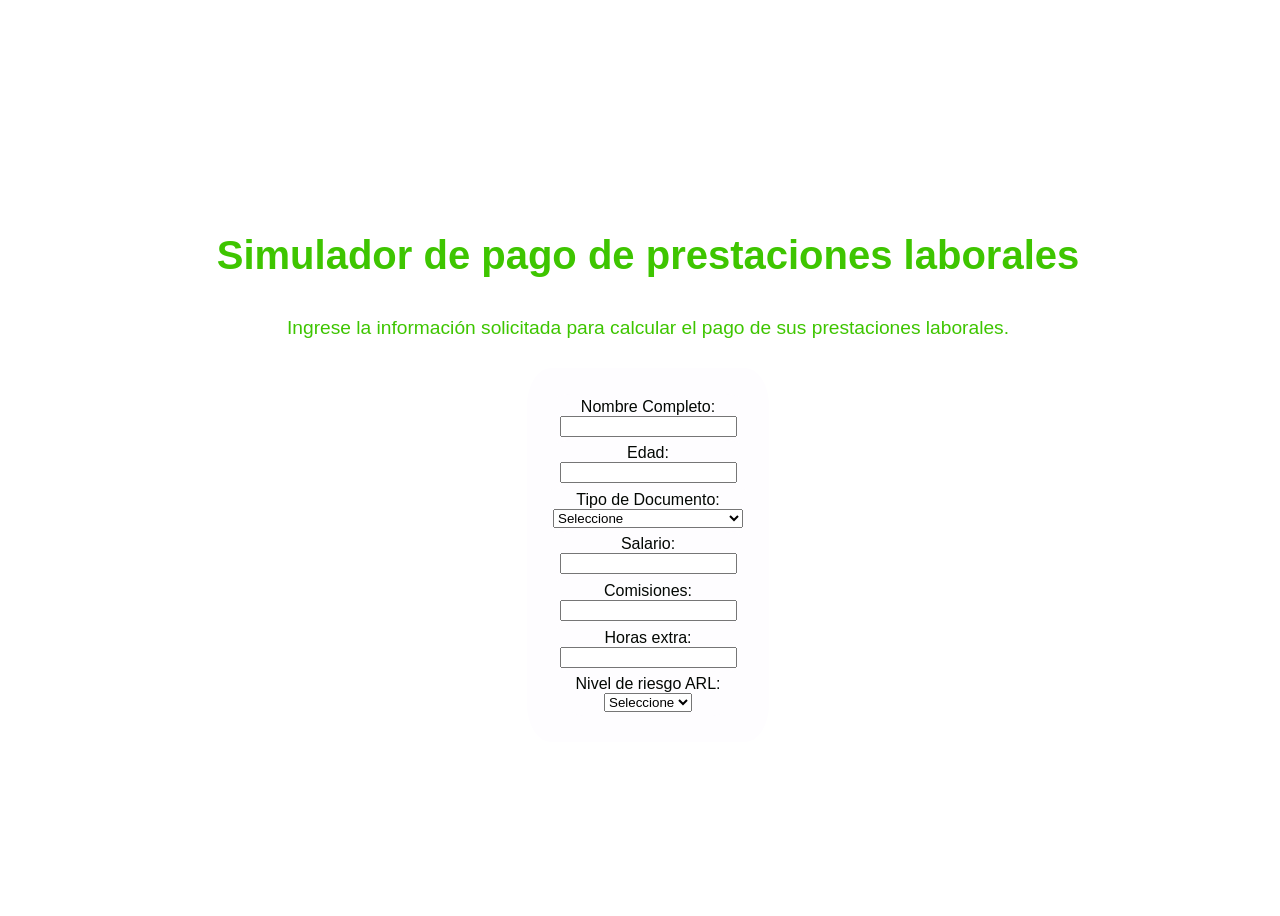
==== index.html @ 984fb98b "enlace de html a js y adición de css>" ====
<!DOCTYPE html> 
<html lang="es"> 
<head> 
<meta charset="UTF-8"> 
<meta name="viewport" content="width=device-width, initial-scale=1.0"> 
<title>Simulador de Pago de Prestaciones Laborales</title> 
<link rel="stylesheet" href="style.css">
</head> 
<body> 
<script src="script.js"></script>
<!--Fomulario-->
<section class="sectionFormulario">
  <h1>Simulador de pago de prestaciones laborales</h1>
  <p>Ingrese la información solicitada para calcular el pago de sus prestaciones laborales.</p>
<form class="formulario">
  <div class="formulario">
    <label for="nombreCompleto">Nombre Completo:</label>
    <input type="text" name="" id="nombreCompleto" required />
  </div>
  <div class="formulario">
    <label for="edad">Edad:</label>
    <input type="number" name="edad" id="edad" required />
  </div>
  <div class="formulario">
  <label for="tipoDeDocumento">Tipo de Documento:</label>

<select name="tipoDeDocumento" id="tipoDeDocumento">
  <option value="default">Seleccione</option>
  <option value="rc">Registro Civil de Nacimiento</option>
  <option value="ti">Tarjeta de Identidad</option>
  <option value="cc">Cédula de Ciudadanía</option>
  <option value="ce">Cédula de Extranjería</option>
  <option value="pp">Pasaporte</option>
</select>
  </div>
  <div class="formulario">
    <label for="salario">Salario: </label>
    <input type="number" name="salario" id="salario" required />
  </div>  
  <div class="formulario">
    <label for="comisiones">Comisiones: </label>
    <input type="number" name="comisiones" id="comisiones"/>
  </div>  
  <div class="formulario">
    <label for="totalDeHorasExtras">Horas extra: </label>
    <input type="number" name="totalDeHorasExtras" id="totalDeHorasExtras"/>
  </div>
  <div class="formulario">
    <label for="clasificacionDeNivelDeRiesgo">Nivel de riesgo ARL: </label>
    <select name="clasificacionDeNivelDeRiesgo" id="clasificacionDeNivelDeRiesgo" required>
        <option value="">Seleccione</option>
        <option value="1">Nivel 1</option>
        <option value="2">Nivel 2</option>
        <option value="3">Nivel 3</option>
        <option value="4">Nivel 4</option>
        <option value="5">Nivel 5</option>
    </select>
  </div>
</form>
</section>
</body> 
</html>
---- style.css ----
.sectionFormulario {
    display: flex;
    flex-direction: column;
    align-items: center;
    margin-top: 2%; 
}

form {    display: flex;
    flex-direction: column;
    align-items: center;
    gap: 1%;
    background-color: #fefdff;
    padding: 20px;
    border-radius: 10px;
}
.formulario {
    display: flex;
    flex-direction: column;
    align-items: center;
    gap: 1%;
    background-color: #fefdff;
    padding: 2%;
    border-radius: 10%;
}
body {
    display: grid;
    grid-template-columns: 2fr;
    align-items: center;
    font-family: Arial, sans-serif;
    height: 100vh;
    width: 100vw;
    background-color: linear-gradient(to bottom, #d4f7d4, #194d19);
    color: #030703;
}
h1 {
    color: #3ec500;
    font-size: 2.5em;
    margin-bottom: 0.5em;
}
p {
    color: #3ec500;
    font-size: 1.2em;
    margin-bottom: 1.5em;
}
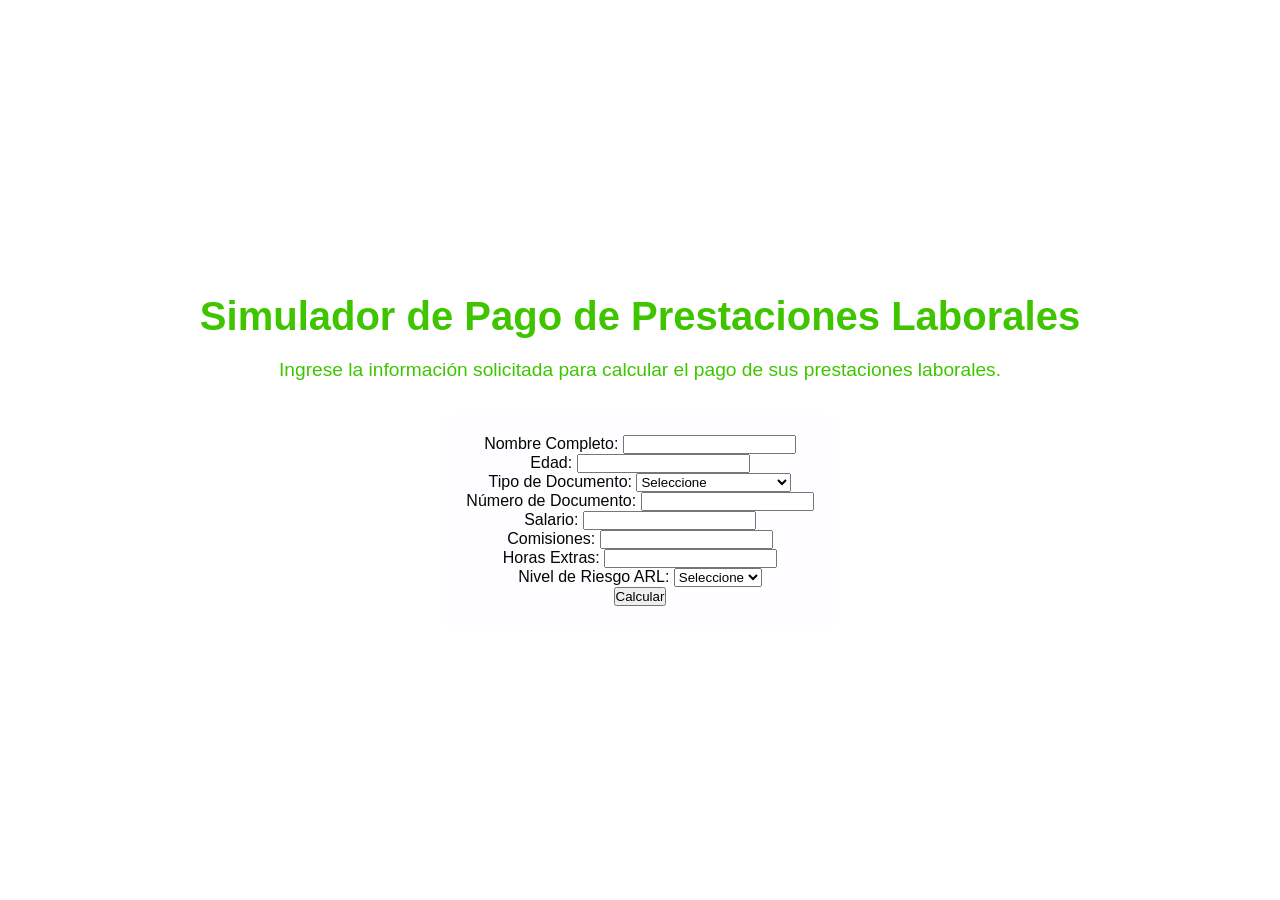
==== commit e9287ccc: "corrección de html" ====
--- a/index.html
+++ b/index.html
@@ -1,63 +1,96 @@
-<!DOCTYPE html> 
-<html lang="es"> 
-<head> 
-<meta charset="UTF-8"> 
-<meta name="viewport" content="width=device-width, initial-scale=1.0"> 
-<title>Simulador de Pago de Prestaciones Laborales</title> 
-<link rel="stylesheet" href="style.css">
-</head> 
-<body> 
+<!--Emily Vanesa Chisaba Rivera CC1019035292 -->
+
+<!DOCTYPE html>
+<html lang="es">
+<head>
+    <meta charset="UTF-8">
+    <meta name="viewport" content="width=device-width, initial-scale=1.0">
+    <title>Simulador de Pago de Prestaciones Laborales</title>
+    <link rel="stylesheet" href="style.css">
+</head>
+<body>
+
+<section class="sectionFormulario">
+
+    <h1>Simulador de Pago de Prestaciones Laborales</h1>
+
+    <p>
+        Ingrese la información solicitada para calcular el pago de sus
+        prestaciones laborales.
+    </p>
+
+    <form class="formulario">
+
+        <div class="campo">
+            <label for="nombreCompleto">Nombre Completo:</label>
+            <input type="text" id="nombreCompleto" required>
+        </div>
+
+        <div class="campo">
+            <label for="edad">Edad:</label>
+            <input type="number" id="edad" required>
+        </div>
+
+        <div class="campo">
+            <label for="tipoDeDocumento">Tipo de Documento:</label>
+
+            <select id="tipoDeDocumento">
+                <option value="">Seleccione</option>
+                <option value="rc">Registro Civil</option>
+                <option value="ti">Tarjeta de Identidad</option>
+                <option value="cc">Cédula de Ciudadanía</option>
+                <option value="ce">Cédula de Extranjería</option>
+                <option value="pp">Pasaporte</option>
+            </select>
+        </div>
+
+        <div class="campo">
+            <label for="numeroDeDocumento">Número de Documento:</label>
+            <input type="number" id="numeroDeDocumento" required>
+        </div>
+
+        <div class="campo">
+            <label for="salario">Salario:</label>
+            <input type="number" id="salario" required>
+        </div>
+
+        <div class="campo">
+            <label for="comisiones">Comisiones:</label>
+            <input type="number" id="comisiones">
+        </div>
+
+        <div class="campo">
+            <label for="totalDeHorasExtras">Horas Extras:</label>
+            <input type="number" id="totalDeHorasExtras">
+        </div>
+
+        <div class="campo">
+            <label for="clasificacionDeNivelDeRiesgo">
+                Nivel de Riesgo ARL:
+            </label>
+
+            <select id="clasificacionDeNivelDeRiesgo">
+                <option value="">Seleccione</option>
+                <option value="1">Nivel 1</option>
+                <option value="2">Nivel 2</option>
+                <option value="3">Nivel 3</option>
+                <option value="4">Nivel 4</option>
+                <option value="5">Nivel 5</option>
+            </select>
+        </div>
+
+        <button type="button" onclick="calcular()">
+            Calcular
+        </button>
+
+    </form>
+
+    <div id="resultado"></div>
+
+</section>
+
 <script src="script.js"></script>
-<!--Fomulario-->
-<section class="sectionFormulario">
-  <h1>Simulador de pago de prestaciones laborales</h1>
-  <p>Ingrese la información solicitada para calcular el pago de sus prestaciones laborales.</p>
-<form class="formulario">
-  <div class="formulario">
-    <label for="nombreCompleto">Nombre Completo:</label>
-    <input type="text" name="" id="nombreCompleto" required />
-  </div>
-  <div class="formulario">
-    <label for="edad">Edad:</label>
-    <input type="number" name="edad" id="edad" required />
-  </div>
-  <div class="formulario">
-  <label for="tipoDeDocumento">Tipo de Documento:</label>
 
-<select name="tipoDeDocumento" id="tipoDeDocumento">
-  <option value="default">Seleccione</option>
-  <option value="rc">Registro Civil de Nacimiento</option>
-  <option value="ti">Tarjeta de Identidad</option>
-  <option value="cc">Cédula de Ciudadanía</option>
-  <option value="ce">Cédula de Extranjería</option>
-  <option value="pp">Pasaporte</option>
-</select>
-  </div>
-  <div class="formulario">
-    <label for="salario">Salario: </label>
-    <input type="number" name="salario" id="salario" required />
-  </div>  
-  <div class="formulario">
-    <label for="comisiones">Comisiones: </label>
-    <input type="number" name="comisiones" id="comisiones"/>
-  </div>  
-  <div class="formulario">
-    <label for="totalDeHorasExtras">Horas extra: </label>
-    <input type="number" name="totalDeHorasExtras" id="totalDeHorasExtras"/>
-  </div>
-  <div class="formulario">
-    <label for="clasificacionDeNivelDeRiesgo">Nivel de riesgo ARL: </label>
-    <select name="clasificacionDeNivelDeRiesgo" id="clasificacionDeNivelDeRiesgo" required>
-        <option value="">Seleccione</option>
-        <option value="1">Nivel 1</option>
-        <option value="2">Nivel 2</option>
-        <option value="3">Nivel 3</option>
-        <option value="4">Nivel 4</option>
-        <option value="5">Nivel 5</option>
-    </select>
-  </div>
-</form>
-</section>
-</body> 
+</body>
 </html>
 
--- a/style.css
+++ b/style.css
@@ -1,3 +1,20 @@
+/*Emily Vanesa Chisaba Rivera CC1019035292*/
+
+/*colores*/
+
+* {
+    box-sizing: border-box;
+    margin: 0;
+    padding: 0;
+}
+
+:root {
+    --color-fondo: linear-gradient(to bottom, #d4f7d4, #194d19);
+    --color-texto: #030703;
+    --color-titulo: #3ec500;
+    --color-formulario: #fefdff;
+}
+
 .sectionFormulario {
     display: flex;
     flex-direction: column;
@@ -9,7 +26,7 @@
     flex-direction: column;
     align-items: center;
     gap: 1%;
-    background-color: #fefdff;
+    background-color: var(--color-formulario);
     padding: 20px;
     border-radius: 10px;
 }
@@ -18,7 +35,7 @@
     flex-direction: column;
     align-items: center;
     gap: 1%;
-    background-color: #fefdff;
+    background-color: var(--color-formulario);
     padding: 2%;
     border-radius: 10%;
 }
@@ -29,16 +46,16 @@
     font-family: Arial, sans-serif;
     height: 100vh;
     width: 100vw;
-    background-color: linear-gradient(to bottom, #d4f7d4, #194d19);
-    color: #030703;
+    background-color: var(--color-fondo);
+    color: var(--color-texto);
 }
 h1 {
-    color: #3ec500;
+    color: var(--color-titulo);
     font-size: 2.5em;
     margin-bottom: 0.5em;
 }
 p {
-    color: #3ec500;
+    color: var(--color-titulo);
     font-size: 1.2em;
     margin-bottom: 1.5em;
 }
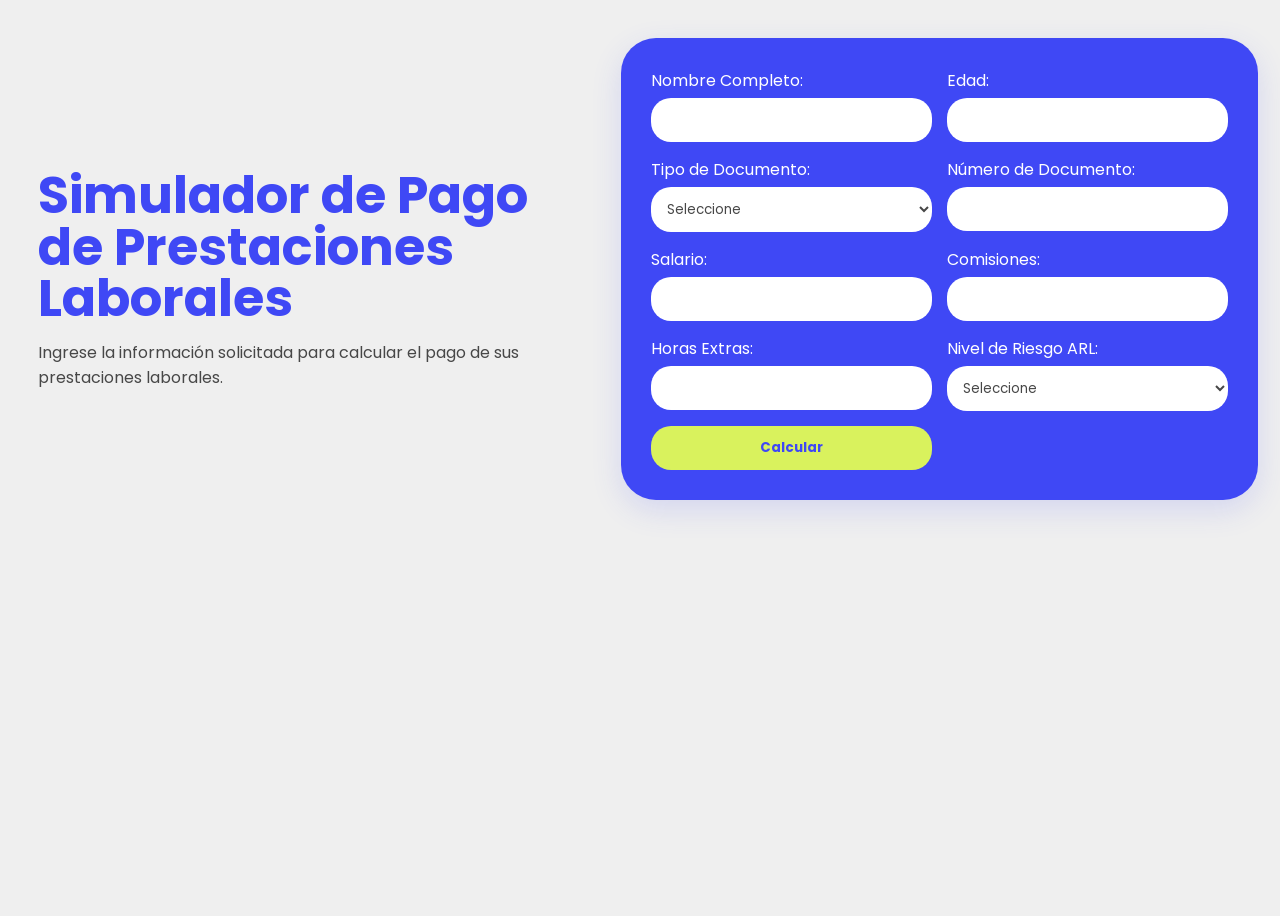
==== commit b490f0da: "correcciones pequeñas de css y adicion de responsive" ====
--- a/index.html
+++ b/index.html
@@ -11,14 +11,15 @@
 <body>
 
 <section class="sectionFormulario">
-
+<div class="introduccion">
     <h1>Simulador de Pago de Prestaciones Laborales</h1>
 
     <p>
         Ingrese la información solicitada para calcular el pago de sus
         prestaciones laborales.
     </p>
-
+</div>
+<div>
     <form class="formulario">
 
         <div class="campo">
@@ -84,6 +85,7 @@
         </button>
 
     </form>
+</div>
 
     <div id="resultado"></div>
 
--- a/style.css
+++ b/style.css
@@ -1,61 +1,121 @@
 /*Emily Vanesa Chisaba Rivera CC1019035292*/
 
-/*colores*/
+@import url('https://fonts.googleapis.com/css2?family=Poppins:wght@300;400;500;600;700&display=swap');
 
-* {
-    box-sizing: border-box;
-    margin: 0;
-    padding: 0;
+*{
+    box-sizing:border-box;
+    font-family: 'Poppins', sans-serif;
 }
 
-:root {
-    --color-fondo: linear-gradient(to bottom, #d4f7d4, #194d19);
-    --color-texto: #030703;
-    --color-titulo: #3ec500;
-    --color-formulario: #fefdff;
+
+
+:root{
+    --color-fondo:#efefef;
+    --color-formulario:#3f48f5;
+    --color-acento:#d9f25d;
+    --color-texto:#ffffff;
+    --color-texto-oscuro:#3f48f5;
+    --color-texto-claro:#474747;
+    --color-acento-naranja:rgb(207, 131, 32);
 }
 
-.sectionFormulario {
+html,
+body{
+    overflow: hidden;
+}
+
+body{
+    font-family: 'Poppins', sans-serif;
+    height: 100vh;
+    width: 100vw;
+    background: var(--color-fondo);
+    color: var(--color-texto);
+}
+
+.sectionFormulario{
+    display: grid;
+    grid-template-columns: 2fr 1fr;
+    gap: 20px;
+    align-items: center;
+    padding: 30px;
+}
+
+h1{
+    color: var(--color-texto-oscuro);
+    font-size:3.2rem;
+    font-weight:700;
+    line-height:1;
+    margin-bottom:15px;
+}
+
+p{
+    color: var(--color-texto-claro);
+    margin-bottom:20px;
+}
+
+.formulario{
+    display: grid;
+    grid-template-columns: 1fr 1fr;
+    gap: 15px;
+    background: var(--color-formulario);
+    padding: 30px;
+    border-radius: 35px;
+    box-shadow: 0 10px 30px rgba(63,72,245,.15);
+}
+
+.campo{
     display: flex;
     flex-direction: column;
-    align-items: center;
-    margin-top: 2%; 
+    gap: 5px;
 }
 
-form {    display: flex;
-    flex-direction: column;
-    align-items: center;
-    gap: 1%;
-    background-color: var(--color-formulario);
-    padding: 20px;
-    border-radius: 10px;
+input, select{
+    background:white;
+    border:none;
+    border-radius:20px;
+    padding:12px;
+    color:var(--color-texto-claro);
+    outline:none;
 }
-.formulario {
-    display: flex;
-    flex-direction: column;
-    align-items: center;
-    gap: 1%;
-    background-color: var(--color-formulario);
-    padding: 2%;
-    border-radius: 10%;
+
+input:focus,
+select:focus{
+    box-shadow:0 0 0 3px var(--color-acento-naranja);
 }
-body {
-    display: grid;
-    grid-template-columns: 2fr;
-    align-items: center;
-    font-family: Arial, sans-serif;
-    height: 100vh;
-    width: 100vw;
-    background-color: var(--color-fondo);
-    color: var(--color-texto);
+
+button{
+    background:var(--color-acento);
+    color:var(--color-texto-oscuro);
+    border:none;
+    border-radius:20px;
+    padding:12px;
+    font-weight:700;
+    cursor:pointer;
+    transition:.3s;
 }
-h1 {
-    color: var(--color-titulo);
-    font-size: 2.5em;
-    margin-bottom: 0.5em;
+
+button:hover{
+    transform:translateY(-3px);
 }
-p {
-    color: var(--color-titulo);
-    font-size: 1.2em;
-    margin-bottom: 1.5em;
+
+#resultado{
+    margin-top: 20px;
+    font-weight: bold;
+}
+
+/*responsive------------------------------------------------------------*/
+
+@media(max-width:768px){
+
+    .sectionFormulario{
+        grid-template-columns:1fr;
+    }
+
+    .formulario{
+        grid-template-columns:1fr;
+    }
+
+    h1{
+        font-size:2.3rem;
+    }
 }
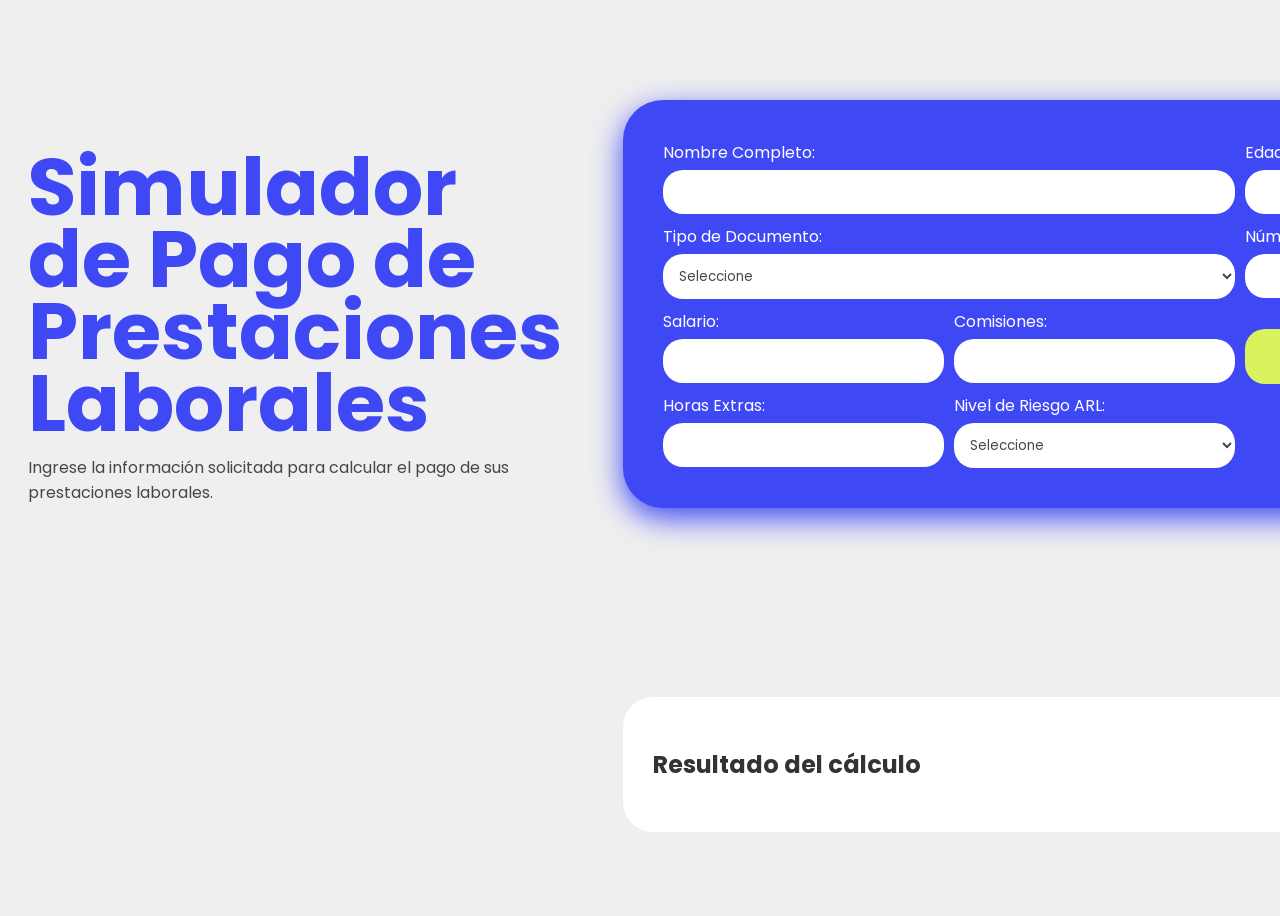
==== commit 67930e02: "funciones pension, cambios en css, html y asi" ====
--- a/index.html
+++ b/index.html
@@ -31,12 +31,11 @@
             <label for="edad">Edad:</label>
             <input type="number" id="edad" required>
         </div>
-
         <div class="campo">
             <label for="tipoDeDocumento">Tipo de Documento:</label>
 
-            <select id="tipoDeDocumento">
-                <option value="">Seleccione</option>
+            <select id="tipoDeDocumento" required>
+                <option value="noSeleccionado">Seleccione</option>
                 <option value="rc">Registro Civil</option>
                 <option value="ti">Tarjeta de Identidad</option>
                 <option value="cc">Cédula de Ciudadanía</option>
@@ -49,6 +48,10 @@
             <label for="numeroDeDocumento">Número de Documento:</label>
             <input type="number" id="numeroDeDocumento" required>
         </div>
+
+<!-- datos laborales -->
+
+    <div id="datosLaborales">  
 
         <div class="campo">
             <label for="salario">Salario:</label>
@@ -70,7 +73,7 @@
                 Nivel de Riesgo ARL:
             </label>
 
-            <select id="clasificacionDeNivelDeRiesgo">
+            <select id="clasificacionDeNivelDeRiesgo" required>
                 <option value="">Seleccione</option>
                 <option value="1">Nivel 1</option>
                 <option value="2">Nivel 2</option>
@@ -79,15 +82,54 @@
                 <option value="5">Nivel 5</option>
             </select>
         </div>
+        </div>
+        <div>
+          
+        <div class="campo" id="campoMesada">
+            <label for="mesadaPensional">Mesada Pensional:</label>
+            <input type="number" id="mesadaPensional" placeholder="Solo para mayores de 60 años">
+        </div>
 
         <button type="button" onclick="calcular()">
             Calcular
         </button>
-
+</div>
     </form>
 </div>
 
-    <div id="resultado"></div>
+<div id="resultado">
+
+    <h2>Resultado del cálculo</h2>
+
+    <p id="nombreResultado"></p>
+
+    <p id="documentoResultado"></p>
+
+    <p id="salarioResultado"></p>
+
+    <p id="auxilioResultado"></p>
+
+    <p id="comisionesResultado"></p>
+
+    <p id="horasResultado"></p>
+
+    <p id="devengadoResultado"></p>
+
+    <p id="ibcResultado"></p>
+
+    <p id="saludResultado"></p>
+
+    <p id="pensionResultado"></p>
+
+    <p id="fondoResultado"></p>
+
+    <p id="arlResultado"></p>
+
+    <p id="deduccionesResultado"></p>
+
+    <p id="totalResultado"></p>
+
+</div>
 
 </section>
 
--- a/style.css
+++ b/style.css
@@ -33,18 +33,19 @@
 }
 
 .sectionFormulario{
-    display: grid;
+    display:grid;
     grid-template-columns: 2fr 1fr;
-    gap: 20px;
-    align-items: center;
-    padding: 30px;
+    gap:60px;
+    align-items:center;
+    min-height:100vh;
+    padding:20px;
 }
 
 h1{
     color: var(--color-texto-oscuro);
-    font-size:3.2rem;
-    font-weight:700;
-    line-height:1;
+font-weight:700;
+    font-size:5rem;
+    line-height:0.9;
     margin-bottom:15px;
 }
 
@@ -54,13 +55,15 @@
 }
 
 .formulario{
+    min-height: 80% ;
+    max-height: 80%;
     display: grid;
-    grid-template-columns: 1fr 1fr;
-    gap: 15px;
+    grid-template-columns: 2fr 1fr;
+    gap: 10px;
     background: var(--color-formulario);
-    padding: 30px;
-    border-radius: 35px;
-    box-shadow: 0 10px 30px rgba(63,72,245,.15);
+    padding: 40px;
+    border-radius: 40px;
+    box-shadow: 0 10px 30px var(--color-texto-oscuro);
 }
 
 .campo{
@@ -84,14 +87,18 @@
 }
 
 button{
+    grid-column: 1 / 2;
+    justify-self: center;
     background:var(--color-acento);
     color:var(--color-texto-oscuro);
     border:none;
     border-radius:20px;
-    padding:12px;
+    padding:15px 40px;
+    font-size:1rem;
     font-weight:700;
     cursor:pointer;
     transition:.3s;
+    margin-top:20px;
 }
 
 button:hover{
@@ -99,23 +106,51 @@
 }
 
 #resultado{
-    margin-top: 20px;
-    font-weight: bold;
+    grid-column:2 / -1;
+    background:white;
+    padding:30px;
+    border-radius:30px;
+    color:#333;
+}
+
+#campoMesada{
+    display: none;
+}
+
+#datosLaborales{
+    display:grid;
+    grid-template-columns:inherit;
+    gap:10px;
+
 }
 
 /*responsive------------------------------------------------------------*/
 
-@media(max-width:768px){
 
-    .sectionFormulario{
-        grid-template-columns:1fr;
+@media (min-width:769px){
+    body{
+        height:100vh;
+        overflow:hidden;
+        display:block;
+    }
+}
+
+@media (max-width:768px){
+    body{
+        overflow-y:auto;
+        overflow-x:hidden;
+        display:block;
+    }
+
+     .sectionFormulario{
+    grid-template-columns:1fr;
+    padding:15px;
+    width:95%;
     }
 
     .formulario{
         grid-template-columns:1fr;
-    }
-
-    h1{
-        font-size:2.3rem;
-    }
-}+        width:95%;
+        
+}
+}   
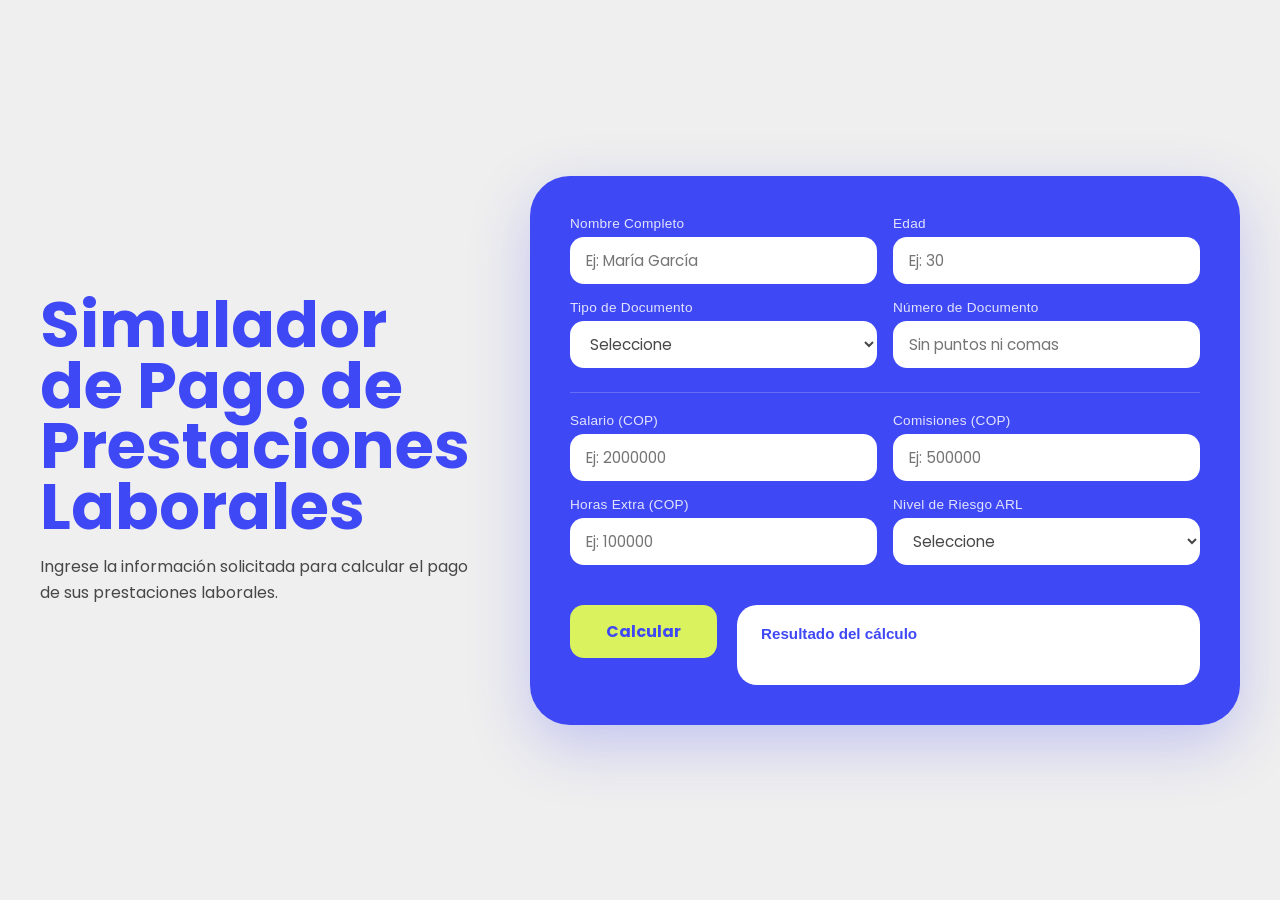
==== commit 4ca233bf: "arreglo de filas del formulario y de la mesada pensional y del resultado" ====
--- a/index.html
+++ b/index.html
@@ -1,4 +1,4 @@
-<!--Emily Vanesa Chisaba Rivera CC1019035292 -->
+<!-- Emily Vanesa Chisaba Rivera CC 1019035292 -->
 
 <!DOCTYPE html>
 <html lang="es">
@@ -11,130 +11,122 @@
 <body>
 
 <section class="sectionFormulario">
-<div class="introduccion">
-    <h1>Simulador de Pago de Prestaciones Laborales</h1>
 
-    <p>
-        Ingrese la información solicitada para calcular el pago de sus
-        prestaciones laborales.
-    </p>
-</div>
-<div>
-    <form class="formulario">
+    <div class="introduccion">
+        <h1>Simulador de Pago de Prestaciones Laborales</h1>
+        <p>Ingrese la información solicitada para calcular el pago de sus prestaciones laborales.</p>
+    </div>
 
-        <div class="campo">
-            <label for="nombreCompleto">Nombre Completo:</label>
-            <input type="text" id="nombreCompleto" required>
+    <form class="formulario" onsubmit="return false;">
+
+        <!-- Fila 1: Nombre + Edad -->
+        <div class="fila">
+            <div class="campo">
+                <label for="nombreCompleto">Nombre Completo</label>
+                <input type="text" id="nombreCompleto" placeholder="Ej: María García" required>
+            </div>
+            <div class="campo">
+                <label for="edad">Edad</label>
+                <input type="number" id="edad" placeholder="Ej: 30" min="0" max="120" required>
+            </div>
         </div>
 
-        <div class="campo">
-            <label for="edad">Edad:</label>
-            <input type="number" id="edad" required>
-        </div>
-        <div class="campo">
-            <label for="tipoDeDocumento">Tipo de Documento:</label>
-
-            <select id="tipoDeDocumento" required>
-                <option value="noSeleccionado">Seleccione</option>
-                <option value="rc">Registro Civil</option>
-                <option value="ti">Tarjeta de Identidad</option>
-                <option value="cc">Cédula de Ciudadanía</option>
-                <option value="ce">Cédula de Extranjería</option>
-                <option value="pp">Pasaporte</option>
-            </select>
+        <!-- Fila 2: Tipo doc + Número doc -->
+        <div class="fila">
+            <div class="campo">
+                <label for="tipoDeDocumento">Tipo de Documento</label>
+                <select id="tipoDeDocumento" required>
+                    <option value="noSeleccionado">Seleccione</option>
+                    <option value="RC">Registro Civil</option>
+                    <option value="TI">Tarjeta de Identidad</option>
+                    <option value="CC">Cédula de Ciudadanía</option>
+                    <option value="CE">Cédula de Extranjería</option>
+                    <option value="PP">Pasaporte</option>
+                </select>
+            </div>
+            <div class="campo">
+                <label for="numeroDeDocumento">Número de Documento</label>
+                <input type="number" id="numeroDeDocumento" placeholder="Sin puntos ni comas" required>
+            </div>
         </div>
 
-        <div class="campo">
-            <label for="numeroDeDocumento">Número de Documento:</label>
-            <input type="number" id="numeroDeDocumento" required>
+        <hr class="divisor">
+
+        <!-- Datos laborales -->
+        <div id="datosLaborales">
+
+            <!-- Fila 3: Salario + Comisiones -->
+            <div class="fila">
+                <div class="campo">
+                    <label for="salario">Salario (COP)</label>
+                    <input type="number" id="salario" placeholder="Ej: 2000000">
+                </div>
+                <div class="campo">
+                    <label for="comisiones">Comisiones (COP)</label>
+                    <input type="number" id="comisiones" placeholder="Ej: 500000">
+                </div>
+            </div>
+
+            <!-- Fila 4: Horas extra + Nivel riesgo -->
+            <div class="fila">
+                <div class="campo">
+                    <label for="totalDeHorasExtras">Horas Extra (COP)</label>
+                    <input type="number" id="totalDeHorasExtras" placeholder="Ej: 100000">
+                </div>
+                <div class="campo">
+                    <label for="clasificacionDeNivelDeRiesgo">Nivel de Riesgo ARL</label>
+                    <select id="clasificacionDeNivelDeRiesgo">
+                        <option value="">Seleccione</option>
+                        <option value="1">I — Mínimo (0.522%)</option>
+                        <option value="2">II — Bajo (1.044%)</option>
+                        <option value="3">III — Medio (2.436%)</option>
+                        <option value="4">IV — Alto (4.350%)</option>
+                        <option value="5">V — Máximo (6.960%)</option>
+                    </select>
+                </div>
+            </div>
+
         </div>
 
-<!-- datos laborales -->
-
-    <div id="datosLaborales">  
-
-        <div class="campo">
-            <label for="salario">Salario:</label>
-            <input type="number" id="salario" required>
+        <!-- Mesada pensional (solo >= 60 años) -->
+        <div class="fila una-columna">
+            <div class="campo" id="campoMesada">
+                <label for="mesadaPensional">Mesada Pensional (COP)</label>
+                <input type="number" id="mesadaPensional" placeholder="Solo para mayores de 60 años">
+            </div>
         </div>
 
-        <div class="campo">
-            <label for="comisiones">Comisiones:</label>
-            <input type="number" id="comisiones">
+        <!-- Botón + Resultado -->
+        <div class="seccion-inferior">
+            <button type="button" onclick="calcular()">Calcular</button>
+
+            <div id="resultado">
+                <h2>Resultado del cálculo</h2>
+                <p id="nombreResultado"></p>
+                <p id="documentoResultado"></p>
+                <p id="salarioResultado"></p>
+                <p id="auxilioResultado"></p>
+                <p id="comisionesResultado"></p>
+                <p id="horasResultado"></p>
+                <p id="devengadoResultado"></p>
+                <p id="ibcResultado"></p>
+                <p id="saludResultado"></p>
+                <p id="pensionResultado"></p>
+                <p id="fondoResultado"></p>
+                <p id="arlResultado"></p>
+                <p id="deduccionesResultado"></p>
+                <p id="totalResultado"></p>
+            </div>
         </div>
 
-        <div class="campo">
-            <label for="totalDeHorasExtras">Horas Extras:</label>
-            <input type="number" id="totalDeHorasExtras">
-        </div>
-
-        <div class="campo">
-            <label for="clasificacionDeNivelDeRiesgo">
-                Nivel de Riesgo ARL:
-            </label>
-
-            <select id="clasificacionDeNivelDeRiesgo" required>
-                <option value="">Seleccione</option>
-                <option value="1">Nivel 1</option>
-                <option value="2">Nivel 2</option>
-                <option value="3">Nivel 3</option>
-                <option value="4">Nivel 4</option>
-                <option value="5">Nivel 5</option>
-            </select>
-        </div>
-        </div>
-        <div>
-          
-        <div class="campo" id="campoMesada">
-            <label for="mesadaPensional">Mesada Pensional:</label>
-            <input type="number" id="mesadaPensional" placeholder="Solo para mayores de 60 años">
-        </div>
-
-        <button type="button" onclick="calcular()">
-            Calcular
-        </button>
-</div>
     </form>
-</div>
-
-<div id="resultado">
-
-    <h2>Resultado del cálculo</h2>
-
-    <p id="nombreResultado"></p>
-
-    <p id="documentoResultado"></p>
-
-    <p id="salarioResultado"></p>
-
-    <p id="auxilioResultado"></p>
-
-    <p id="comisionesResultado"></p>
-
-    <p id="horasResultado"></p>
-
-    <p id="devengadoResultado"></p>
-
-    <p id="ibcResultado"></p>
-
-    <p id="saludResultado"></p>
-
-    <p id="pensionResultado"></p>
-
-    <p id="fondoResultado"></p>
-
-    <p id="arlResultado"></p>
-
-    <p id="deduccionesResultado"></p>
-
-    <p id="totalResultado"></p>
-
-</div>
 
 </section>
 
 <script src="script.js"></script>
 
 </body>
+
 </html>
 
+
--- a/style.css
+++ b/style.css
@@ -1,156 +1,226 @@
-/*Emily Vanesa Chisaba Rivera CC1019035292*/
+/* Emily Vanesa Chisaba Rivera CC 1019035292 */
 
 @import url('https://fonts.googleapis.com/css2?family=Poppins:wght@300;400;500;600;700&display=swap');
 
-*{
-    box-sizing:border-box;
+*, *::before, *::after {
+    box-sizing: border-box;
+    margin: 0;
+    padding: 0;
+}
+
+:root {
+    --color-fondo: #efefef;
+    --color-formulario: #3f48f5;
+    --color-acento: #d9f25d;
+    --color-texto: #ffffff;
+    --color-texto-oscuro: #3f48f5;
+    --color-texto-claro: #474747;
+    --color-acento-naranja: rgb(207, 131, 32);
+}
+
+html {
     font-family: 'Poppins', sans-serif;
 }
 
-
-
-:root{
-    --color-fondo:#efefef;
-    --color-formulario:#3f48f5;
-    --color-acento:#d9f25d;
-    --color-texto:#ffffff;
-    --color-texto-oscuro:#3f48f5;
-    --color-texto-claro:#474747;
-    --color-acento-naranja:rgb(207, 131, 32);
-}
-
-html,
-body{
-    overflow: hidden;
-}
-
-body{
-    font-family: 'Poppins', sans-serif;
-    height: 100vh;
-    width: 100vw;
+body {
     background: var(--color-fondo);
-    color: var(--color-texto);
-}
-
-.sectionFormulario{
-    display:grid;
-    grid-template-columns: 2fr 1fr;
-    gap:60px;
-    align-items:center;
-    min-height:100vh;
-    padding:20px;
-}
-
-h1{
+    min-height: 100vh;
+    display: flex;
+    align-items: center;
+    justify-content: center;
+    padding: 40px 20px;
+}
+
+/* ── LAYOUT PRINCIPAL ─────────────────────────── */
+
+.sectionFormulario {
+    display: grid;
+    grid-template-columns: 1fr 2fr;
+    gap: 60px;
+    align-items: center;
+    width: 100%;
+    max-width: 1200px;
+}
+
+/* ── INTRODUCCIÓN ─────────────────────────────── */
+
+.introduccion h1 {
     color: var(--color-texto-oscuro);
-font-weight:700;
-    font-size:5rem;
-    line-height:0.9;
-    margin-bottom:15px;
-}
-
-p{
-    color: var(--color-texto-claro);
-    margin-bottom:20px;
-}
-
-.formulario{
-    min-height: 80% ;
-    max-height: 80%;
-    display: grid;
-    grid-template-columns: 2fr 1fr;
-    gap: 10px;
+    font-weight: 700;
+    font-size: clamp(2.5rem, 5vw, 4.5rem);
+    line-height: 0.95;
+    margin-bottom: 16px;
+}
+
+.introduccion p {
+    color: var(--color-texto-claro);
+    font-size: 1rem;
+    line-height: 1.6;
+}
+
+/* ── FORMULARIO ───────────────────────────────── */
+
+.formulario {
     background: var(--color-formulario);
     padding: 40px;
     border-radius: 40px;
-    box-shadow: 0 10px 30px var(--color-texto-oscuro);
-}
-
-.campo{
+    box-shadow: 0 20px 60px rgba(63, 72, 245, 0.25);
     display: flex;
     flex-direction: column;
-    gap: 5px;
-}
-
-input, select{
-    background:white;
-    border:none;
-    border-radius:20px;
-    padding:12px;
-    color:var(--color-texto-claro);
-    outline:none;
-}
-
-input:focus,
-select:focus{
-    box-shadow:0 0 0 3px var(--color-acento-naranja);
-}
-
-button{
-    grid-column: 1 / 2;
-    justify-self: center;
-    background:var(--color-acento);
-    color:var(--color-texto-oscuro);
-    border:none;
-    border-radius:20px;
-    padding:15px 40px;
-    font-size:1rem;
-    font-weight:700;
-    cursor:pointer;
-    transition:.3s;
-    margin-top:20px;
-}
-
-button:hover{
-    transform:translateY(-3px);
-}
-
-#resultado{
-    grid-column:2 / -1;
-    background:white;
-    padding:30px;
-    border-radius:30px;
-    color:#333;
-}
-
-#campoMesada{
+    gap: 0;
+}
+
+/* ── GRUPOS DE CAMPOS (filas de 2) ─────────────── */
+
+.fila {
+    display: grid;
+    grid-template-columns: 1fr 1fr;
+    gap: 16px;
+    margin-bottom: 16px;
+}
+
+.fila.una-columna {
+    grid-template-columns: 1fr;
+}
+
+.fila.tres-columnas {
+    grid-template-columns: 1fr 1fr 1fr;
+}
+
+/* ── CAMPO INDIVIDUAL ─────────────────────────── */
+
+.campo {
+    display: flex;
+    flex-direction: column;
+    gap: 6px;
+}
+
+.campo label {
+    font-size: 0.85rem;
+    font-weight: 500;
+    color: rgba(255, 255, 255, 0.85);
+    letter-spacing: 0.02em;
+}
+
+input, select {
+    background: white;
+    border: none;
+    border-radius: 14px;
+    padding: 12px 16px;
+    font-family: 'Poppins', sans-serif;
+    font-size: 0.95rem;
+    color: var(--color-texto-claro);
+    outline: none;
+    width: 100%;
+    transition: box-shadow 0.2s;
+}
+
+input:focus, select:focus {
+    box-shadow: 0 0 0 3px var(--color-acento-naranja);
+}
+
+/* ── DIVISOR ──────────────────────────────────── */
+
+.divisor {
+    border: none;
+    border-top: 1px solid rgba(255, 255, 255, 0.2);
+    margin: 8px 0 20px;
+}
+
+/* ── SECCIÓN INFERIOR: botón + resultado ───────── */
+
+.seccion-inferior {
+    display: grid;
+    grid-template-columns: auto 1fr;
+    gap: 20px;
+    align-items: start;
+    margin-top: 8px;
+}
+
+/* ── BOTÓN ────────────────────────────────────── */
+
+button {
+    background: var(--color-acento);
+    color: var(--color-texto-oscuro);
+    border: none;
+    border-radius: 14px;
+    padding: 14px 36px;
+    font-family: 'Poppins', sans-serif;
+    font-size: 1rem;
+    font-weight: 700;
+    cursor: pointer;
+    transition: transform 0.2s, box-shadow 0.2s;
+    white-space: nowrap;
+    align-self: start;
+}
+
+button:hover {
+    transform: translateY(-3px);
+    box-shadow: 0 8px 20px rgba(217, 242, 93, 0.4);
+}
+
+/* ── RESULTADO ────────────────────────────────── */
+
+#resultado {
+    background: white;
+    border-radius: 20px;
+    padding: 20px 24px;
+    color: var(--color-texto-claro);
+    min-height: 80px;
+}
+
+#resultado h2 {
+    font-size: 0.95rem;
+    font-weight: 600;
+    color: var(--color-texto-oscuro);
+    margin-bottom: 10px;
+}
+
+#resultado p {
+    font-size: 0.85rem;
+    color: var(--color-texto-claro);
+    line-height: 1.8;
+    margin: 0;
+}
+
+#resultado p:empty {
     display: none;
 }
 
-#datosLaborales{
-    display:grid;
-    grid-template-columns:inherit;
-    gap:10px;
-
-}
-
-/*responsive------------------------------------------------------------*/
-
-
-@media (min-width:769px){
-    body{
-        height:100vh;
-        overflow:hidden;
-        display:block;
-    }
-}
-
-@media (max-width:768px){
-    body{
-        overflow-y:auto;
-        overflow-x:hidden;
-        display:block;
-    }
-
-     .sectionFormulario{
-    grid-template-columns:1fr;
-    padding:15px;
-    width:95%;
-    }
-
-    .formulario{
-        grid-template-columns:1fr;
-        width:95%;
-        
-}
-}   
+/* ── CAMPO MESADA ──────────── */
+
+#campoMesada {
+    display: none;
+}
+
+/* ── RESPONSIVE ───────────────────────────────── */
+
+@media (max-width: 900px) {
+    .sectionFormulario {
+        grid-template-columns: 1fr;
+        gap: 30px;
+    }
+
+    .introduccion h1 {
+        font-size: 2.5rem;
+    }
+}
+
+@media (max-width: 560px) {
+    .fila {
+        grid-template-columns: 1fr;
+    }
+
+    .fila.tres-columnas {
+        grid-template-columns: 1fr;
+    }
+
+    .seccion-inferior {
+        grid-template-columns: 1fr;
+    }
+
+    .formulario {
+        padding: 24px;
+        border-radius: 24px;
+    }
+}
